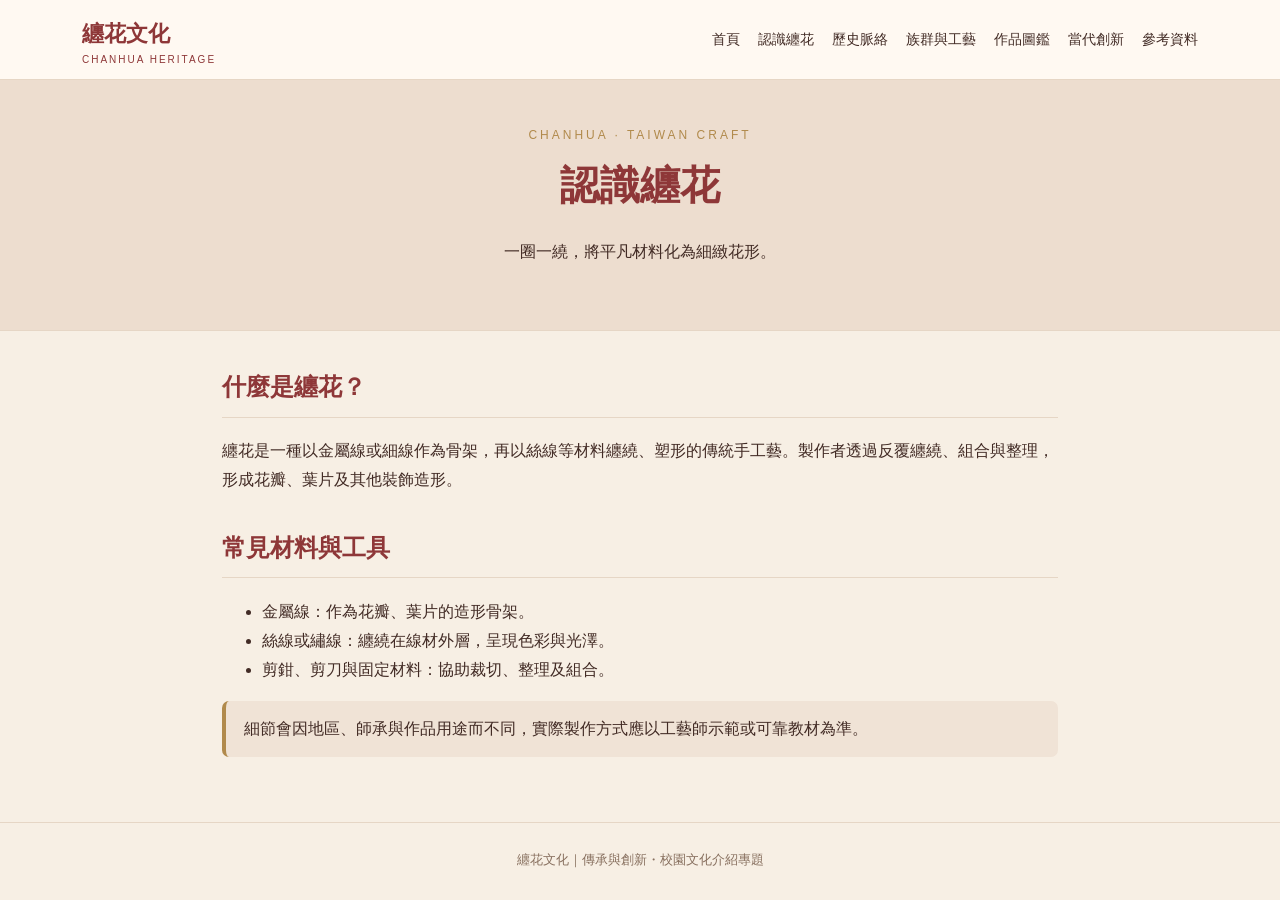
==== about.html @ 9d2ef4e2 "Add files via upload" ====
<!doctype html><html lang="zh-Hant"><meta charset="utf-8"><meta name="viewport" content="width=device-width,initial-scale=1"><title>認識纏花｜纏花文化</title><link rel="stylesheet" href="style.css"><body><header class="topbar"><div class="nav"><a class="brand" href="index.html">纏花文化<small>CHANHUA HERITAGE</small></a><nav class="links"><a href="index.html">首頁</a><a href="about.html">認識纏花</a><a href="history.html">歷史脈絡</a><a href="groups.html">族群與工藝</a><a href="gallery.html">作品圖鑑</a><a href="modern.html">當代創新</a><a href="references.html">參考資料</a></nav></div></header><header class="pagehead"><div class="kicker">CHANHUA · TAIWAN CRAFT</div><h1>認識纏花</h1><p>一圈一繞，將平凡材料化為細緻花形。</p></header><main class="content"><h2>什麼是纏花？</h2><p>纏花是一種以金屬線或細線作為骨架，再以絲線等材料纏繞、塑形的傳統手工藝。製作者透過反覆纏繞、組合與整理，形成花瓣、葉片及其他裝飾造形。</p><h2>常見材料與工具</h2><ul><li>金屬線：作為花瓣、葉片的造形骨架。</li><li>絲線或繡線：纏繞在線材外層，呈現色彩與光澤。</li><li>剪鉗、剪刀與固定材料：協助裁切、整理及組合。</li></ul><div class="note">細節會因地區、師承與作品用途而不同，實際製作方式應以工藝師示範或可靠教材為準。</div></main><footer class="footer">纏花文化｜傳承與創新・校園文化介紹專題</footer></body></html>
---- style.css ----
:root{--cream:#f7efe4;--paper:#fffaf3;--ink:#422b25;--wine:#8e3738;--gold:#b18a4c;--line:#e6d6c5}*{box-sizing:border-box}body{margin:0;background:var(--cream);color:var(--ink);font-family:"Noto Serif TC","Songti TC",serif;line-height:1.8}a{color:inherit;text-decoration:none}.topbar{position:sticky;top:0;background:#fffaf3f2;border-bottom:1px solid var(--line);z-index:2}.nav{max-width:1160px;margin:auto;padding:14px 22px;display:flex;justify-content:space-between;align-items:center;gap:20px}.brand{font-size:22px;color:var(--wine);font-weight:bold;white-space:nowrap}.brand small{display:block;font:10px Arial;letter-spacing:2px}.links{display:flex;gap:18px;flex-wrap:wrap;font-size:14px}.links a:hover{color:var(--wine)}.hero{max-width:1160px;margin:32px auto;padding:25px;display:grid;grid-template-columns:1fr 1fr;gap:32px;align-items:center;min-height:420px}.kicker{color:var(--gold);font:12px Arial;letter-spacing:3px}.hero h1{font-size:clamp(44px,6vw,72px);color:var(--wine);margin:14px 0;line-height:1.2}.hero p{font-size:18px}.hero-art{height:380px;border-radius:45% 45% 12px 12px;overflow:hidden;box-shadow:0 15px 40px #603a2520}.hero-art img{width:100%;height:100%;object-fit:cover}.btn{display:inline-block;background:var(--wine);color:white;padding:10px 24px;border-radius:30px;margin-top:12px}.wrap{max-width:1160px;margin:auto;padding:15px 24px 65px}.section-title{text-align:center;margin:20px 0 28px}.section-title h2,.content h2{color:var(--wine)}.cards{display:grid;grid-template-columns:repeat(3,1fr);gap:18px}.card{display:block;background:var(--paper);border:1px solid var(--line);border-radius:15px;padding:22px;min-height:155px;box-shadow:0 8px 24px #603a2510}.card:hover{transform:translateY(-3px)}.card .num{font:11px Arial;color:var(--gold);letter-spacing:2px}.card h3{color:var(--wine);margin:8px 0}.card p{font-size:14px;margin:0;color:#715e51}.pagehead{text-align:center;padding:48px 20px;background:#edddcf;border-bottom:1px solid var(--line)}.pagehead h1{font-size:40px;color:var(--wine);margin:8px}.content{max-width:880px;margin:35px auto 65px;padding:0 22px}.content h2{border-bottom:1px solid var(--line);padding-bottom:7px;margin-top:32px}.note{background:#f0e3d6;border-left:4px solid var(--gold);padding:14px 18px;border-radius:7px}.gallery{display:grid;grid-template-columns:1fr 1fr;gap:18px}.gallery figure{margin:0;background:var(--paper);padding:12px;border:1px solid var(--line);border-radius:12px}.gallery img{width:100%;height:220px;object-fit:cover;border-radius:8px}.footer{text-align:center;padding:25px;border-top:1px solid var(--line);font-size:13px;color:#876f5e}@media(max-width:760px){.nav{align-items:flex-start;flex-direction:column}.links{gap:11px}.hero{grid-template-columns:1fr}.hero-art{height:260px}.cards,.gallery{grid-template-columns:1fr}.pagehead h1{font-size:32px}}
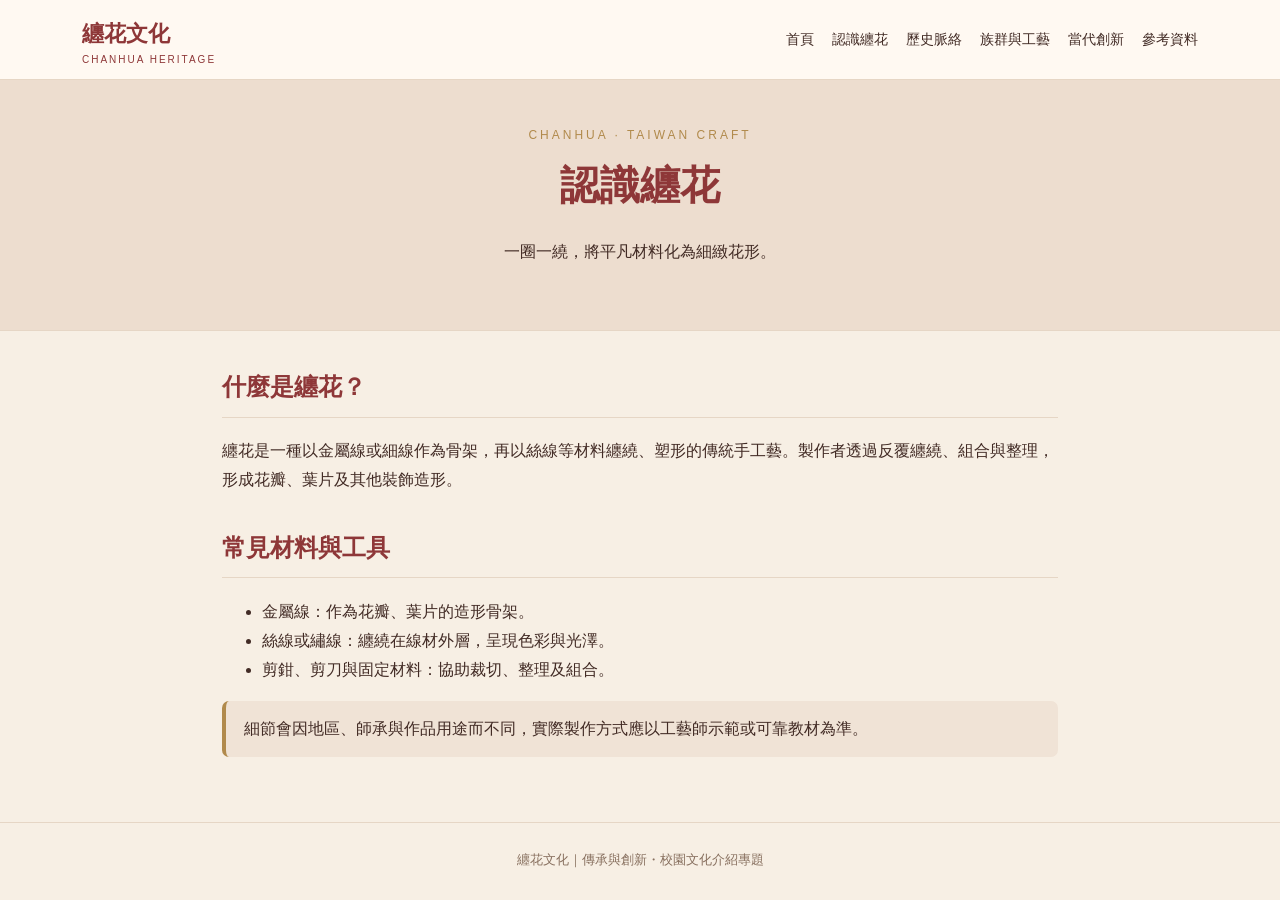
==== commit 05ea3db5: "Add files via upload" ====
--- a/about.html
+++ b/about.html
@@ -1 +1 @@
-<!doctype html><html lang="zh-Hant"><meta charset="utf-8"><meta name="viewport" content="width=device-width,initial-scale=1"><title>認識纏花｜纏花文化</title><link rel="stylesheet" href="style.css"><body><header class="topbar"><div class="nav"><a class="brand" href="index.html">纏花文化<small>CHANHUA HERITAGE</small></a><nav class="links"><a href="index.html">首頁</a><a href="about.html">認識纏花</a><a href="history.html">歷史脈絡</a><a href="groups.html">族群與工藝</a><a href="gallery.html">作品圖鑑</a><a href="modern.html">當代創新</a><a href="references.html">參考資料</a></nav></div></header><header class="pagehead"><div class="kicker">CHANHUA · TAIWAN CRAFT</div><h1>認識纏花</h1><p>一圈一繞，將平凡材料化為細緻花形。</p></header><main class="content"><h2>什麼是纏花？</h2><p>纏花是一種以金屬線或細線作為骨架，再以絲線等材料纏繞、塑形的傳統手工藝。製作者透過反覆纏繞、組合與整理，形成花瓣、葉片及其他裝飾造形。</p><h2>常見材料與工具</h2><ul><li>金屬線：作為花瓣、葉片的造形骨架。</li><li>絲線或繡線：纏繞在線材外層，呈現色彩與光澤。</li><li>剪鉗、剪刀與固定材料：協助裁切、整理及組合。</li></ul><div class="note">細節會因地區、師承與作品用途而不同，實際製作方式應以工藝師示範或可靠教材為準。</div></main><footer class="footer">纏花文化｜傳承與創新・校園文化介紹專題</footer></body></html>+<!doctype html><html lang="zh-Hant"><meta charset="utf-8"><meta name="viewport" content="width=device-width,initial-scale=1"><title>認識纏花｜纏花文化</title><link rel="stylesheet" href="style.css"><body><header class="topbar"><div class="nav"><a class="brand" href="index.html">纏花文化<small>CHANHUA HERITAGE</small></a><nav class="links"><a href="index.html">首頁</a><a href="about.html">認識纏花</a><a href="history.html">歷史脈絡</a><a href="groups.html">族群與工藝</a><a href="modern.html">當代創新</a><a href="references.html">參考資料</a></nav></div></header><header class="pagehead"><div class="kicker">CHANHUA · TAIWAN CRAFT</div><h1>認識纏花</h1><p>一圈一繞，將平凡材料化為細緻花形。</p></header><main class="content"><h2>什麼是纏花？</h2><p>纏花是一種以金屬線或細線作為骨架，再以絲線等材料纏繞、塑形的傳統手工藝。製作者透過反覆纏繞、組合與整理，形成花瓣、葉片及其他裝飾造形。</p><h2>常見材料與工具</h2><ul><li>金屬線：作為花瓣、葉片的造形骨架。</li><li>絲線或繡線：纏繞在線材外層，呈現色彩與光澤。</li><li>剪鉗、剪刀與固定材料：協助裁切、整理及組合。</li></ul><div class="note">細節會因地區、師承與作品用途而不同，實際製作方式應以工藝師示範或可靠教材為準。</div></main><footer class="footer">纏花文化｜傳承與創新・校園文化介紹專題</footer></body></html>
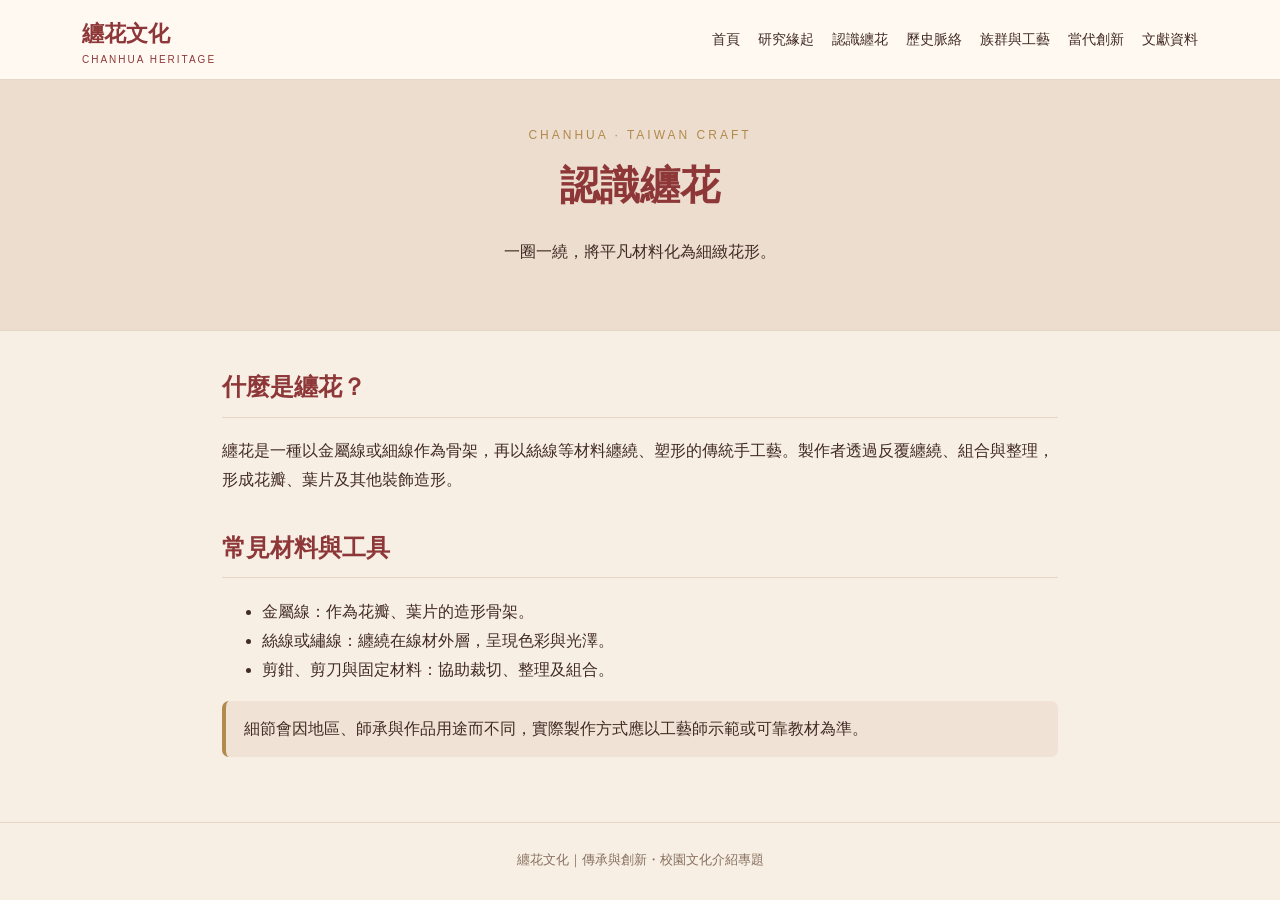
==== commit 0b69b6c8: "Add files via upload" ====
--- a/about.html
+++ b/about.html
@@ -1 +1,2 @@
-<!doctype html><html lang="zh-Hant"><meta charset="utf-8"><meta name="viewport" content="width=device-width,initial-scale=1"><title>認識纏花｜纏花文化</title><link rel="stylesheet" href="style.css"><body><header class="topbar"><div class="nav"><a class="brand" href="index.html">纏花文化<small>CHANHUA HERITAGE</small></a><nav class="links"><a href="index.html">首頁</a><a href="about.html">認識纏花</a><a href="history.html">歷史脈絡</a><a href="groups.html">族群與工藝</a><a href="modern.html">當代創新</a><a href="references.html">參考資料</a></nav></div></header><header class="pagehead"><div class="kicker">CHANHUA · TAIWAN CRAFT</div><h1>認識纏花</h1><p>一圈一繞，將平凡材料化為細緻花形。</p></header><main class="content"><h2>什麼是纏花？</h2><p>纏花是一種以金屬線或細線作為骨架，再以絲線等材料纏繞、塑形的傳統手工藝。製作者透過反覆纏繞、組合與整理，形成花瓣、葉片及其他裝飾造形。</p><h2>常見材料與工具</h2><ul><li>金屬線：作為花瓣、葉片的造形骨架。</li><li>絲線或繡線：纏繞在線材外層，呈現色彩與光澤。</li><li>剪鉗、剪刀與固定材料：協助裁切、整理及組合。</li></ul><div class="note">細節會因地區、師承與作品用途而不同，實際製作方式應以工藝師示範或可靠教材為準。</div></main><footer class="footer">纏花文化｜傳承與創新・校園文化介紹專題</footer></body></html>+<!doctype html><html lang="zh-Hant"><meta charset="utf-8"><meta name="viewport" content="width=device-width,initial-scale=1"><title>認識纏花｜纏花文化</title><link rel="stylesheet" href="style.css"><body><header class="topbar"><div class="nav"><a class="brand" href="index.html">纏花文化<small>CHANHUA HERITAGE</small></a><nav class="links"><a href="index.html">首頁</a>
+<a href="research.html">研究緣起</a><a href="about.html">認識纏花</a><a href="history.html">歷史脈絡</a><a href="groups.html">族群與工藝</a><a href="modern.html">當代創新</a><a href="references.html">文獻資料</a></nav></div></header><header class="pagehead"><div class="kicker">CHANHUA · TAIWAN CRAFT</div><h1>認識纏花</h1><p>一圈一繞，將平凡材料化為細緻花形。</p></header><main class="content"><h2>什麼是纏花？</h2><p>纏花是一種以金屬線或細線作為骨架，再以絲線等材料纏繞、塑形的傳統手工藝。製作者透過反覆纏繞、組合與整理，形成花瓣、葉片及其他裝飾造形。</p><h2>常見材料與工具</h2><ul><li>金屬線：作為花瓣、葉片的造形骨架。</li><li>絲線或繡線：纏繞在線材外層，呈現色彩與光澤。</li><li>剪鉗、剪刀與固定材料：協助裁切、整理及組合。</li></ul><div class="note">細節會因地區、師承與作品用途而不同，實際製作方式應以工藝師示範或可靠教材為準。</div></main><footer class="footer">纏花文化｜傳承與創新・校園文化介紹專題</footer></body></html>
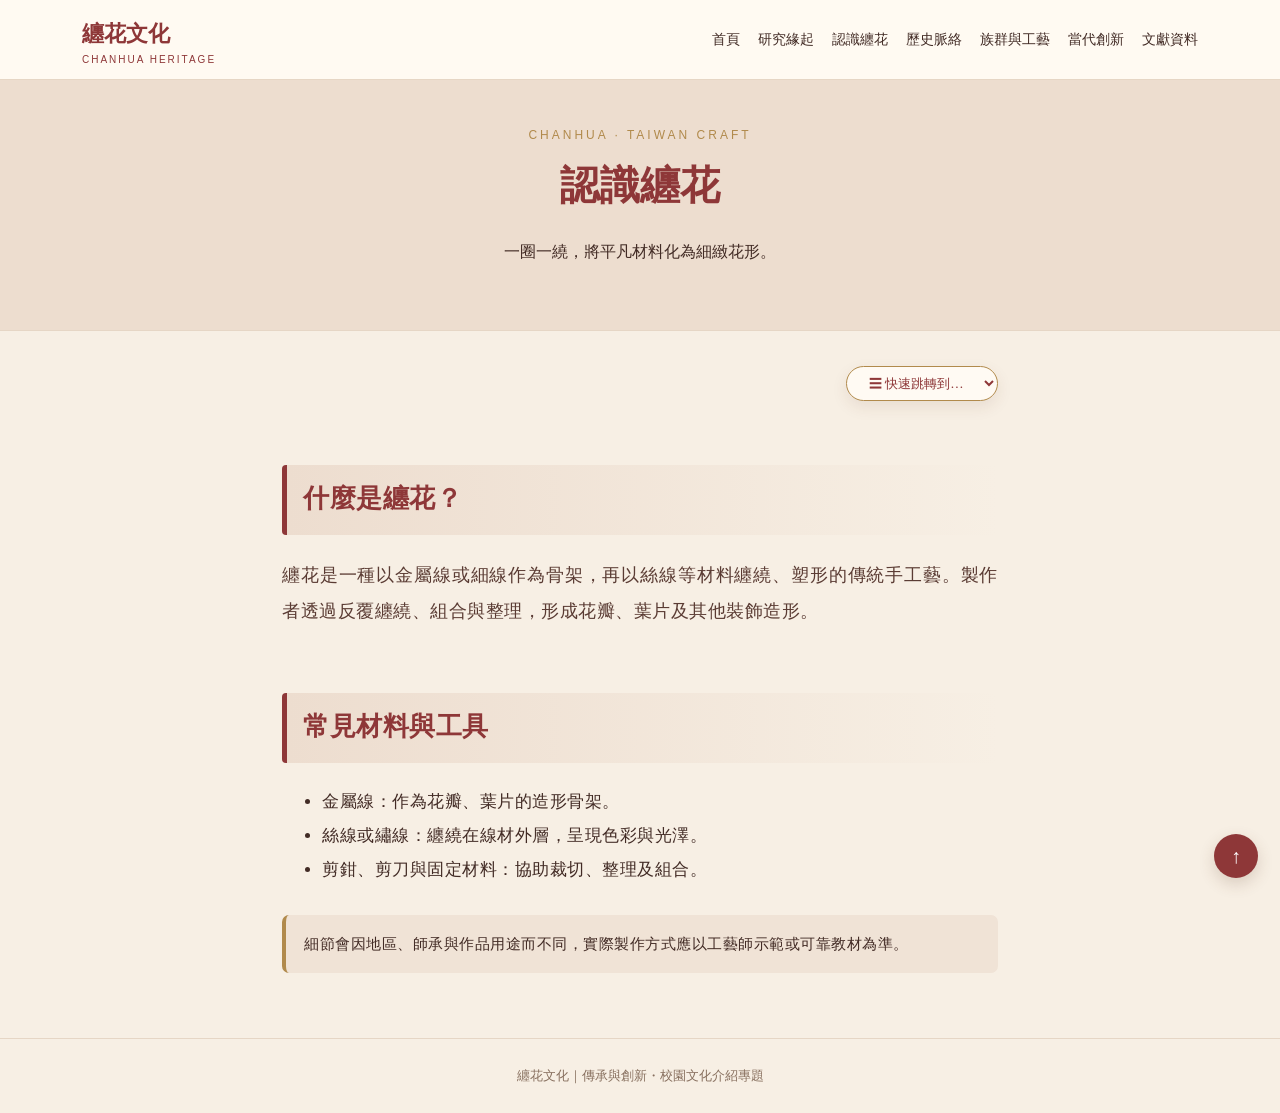
==== commit df875768: "Add files via upload" ====
--- a/about.html
+++ b/about.html
@@ -1,2 +1,3 @@
 <!doctype html><html lang="zh-Hant"><meta charset="utf-8"><meta name="viewport" content="width=device-width,initial-scale=1"><title>認識纏花｜纏花文化</title><link rel="stylesheet" href="style.css"><body><header class="topbar"><div class="nav"><a class="brand" href="index.html">纏花文化<small>CHANHUA HERITAGE</small></a><nav class="links"><a href="index.html">首頁</a>
-<a href="research.html">研究緣起</a><a href="about.html">認識纏花</a><a href="history.html">歷史脈絡</a><a href="groups.html">族群與工藝</a><a href="modern.html">當代創新</a><a href="references.html">文獻資料</a></nav></div></header><header class="pagehead"><div class="kicker">CHANHUA · TAIWAN CRAFT</div><h1>認識纏花</h1><p>一圈一繞，將平凡材料化為細緻花形。</p></header><main class="content"><h2>什麼是纏花？</h2><p>纏花是一種以金屬線或細線作為骨架，再以絲線等材料纏繞、塑形的傳統手工藝。製作者透過反覆纏繞、組合與整理，形成花瓣、葉片及其他裝飾造形。</p><h2>常見材料與工具</h2><ul><li>金屬線：作為花瓣、葉片的造形骨架。</li><li>絲線或繡線：纏繞在線材外層，呈現色彩與光澤。</li><li>剪鉗、剪刀與固定材料：協助裁切、整理及組合。</li></ul><div class="note">細節會因地區、師承與作品用途而不同，實際製作方式應以工藝師示範或可靠教材為準。</div></main><footer class="footer">纏花文化｜傳承與創新・校園文化介紹專題</footer></body></html>+<a href="research.html">研究緣起</a><a href="about.html">認識纏花</a><a href="history.html">歷史脈絡</a><a href="groups.html">族群與工藝</a><a href="modern.html">當代創新</a><a href="references.html">文獻資料</a></nav></div></header><header class="pagehead"><div class="kicker">CHANHUA · TAIWAN CRAFT</div><h1>認識纏花</h1><p>一圈一繞，將平凡材料化為細緻花形。</p></header><main class="content"><h2>什麼是纏花？</h2><p>纏花是一種以金屬線或細線作為骨架，再以絲線等材料纏繞、塑形的傳統手工藝。製作者透過反覆纏繞、組合與整理，形成花瓣、葉片及其他裝飾造形。</p><h2>常見材料與工具</h2><ul><li>金屬線：作為花瓣、葉片的造形骨架。</li><li>絲線或繡線：纏繞在線材外層，呈現色彩與光澤。</li><li>剪鉗、剪刀與固定材料：協助裁切、整理及組合。</li></ul><div class="note">細節會因地區、師承與作品用途而不同，實際製作方式應以工藝師示範或可靠教材為準。</div></main><footer class="footer">纏花文化｜傳承與創新・校園文化介紹專題</footer><script src="toc.js"></script>
+</body></html>
--- a/style.css
+++ b/style.css
@@ -1 +1,20 @@
- :root{--cream:#f7efe4;--paper:#fffaf3;--ink:#422b25;--wine:#8e3738;--gold:#b18a4c;--line:#e6d6c5}*{box-sizing:border-box}body{margin:0;background:var(--cream);color:var(--ink);font-family:"Noto Serif TC","Songti TC",serif;line-height:1.8}a{color:inherit;text-decoration:none}.topbar{position:sticky;top:0;background:#fffaf3f2;border-bottom:1px solid var(--line);z-index:2}.nav{max-width:1160px;margin:auto;padding:14px 22px;display:flex;justify-content:space-between;align-items:center;gap:20px}.brand{font-size:22px;color:var(--wine);font-weight:bold;white-space:nowrap}.brand small{display:block;font:10px Arial;letter-spacing:2px}.links{display:flex;gap:18px;flex-wrap:wrap;font-size:14px}.links a:hover{color:var(--wine)}.hero{max-width:1160px;margin:32px auto;padding:25px;display:grid;grid-template-columns:1fr 1fr;gap:32px;align-items:center;min-height:420px}.kicker{color:var(--gold);font:12px Arial;letter-spacing:3px}.hero h1{font-size:clamp(44px,6vw,72px);color:var(--wine);margin:14px 0;line-height:1.2}.hero p{font-size:18px}.hero-art{height:380px;border-radius:45% 45% 12px 12px;overflow:hidden;box-shadow:0 15px 40px #603a2520}.hero-art img{width:100%;height:100%;object-fit:cover}.btn{display:inline-block;background:var(--wine);color:white;padding:10px 24px;border-radius:30px;margin-top:12px}.wrap{max-width:1160px;margin:auto;padding:15px 24px 65px}.section-title{text-align:center;margin:20px 0 28px}.section-title h2,.content h2{color:var(--wine)}.cards{display:grid;grid-template-columns:repeat(3,1fr);gap:18px}.card{display:block;background:var(--paper);border:1px solid var(--line);border-radius:15px;padding:22px;min-height:155px;box-shadow:0 8px 24px #603a2510}.card:hover{transform:translateY(-3px)}.card .num{font:11px Arial;color:var(--gold);letter-spacing:2px}.card h3{color:var(--wine);margin:8px 0}.card p{font-size:14px;margin:0;color:#715e51}.pagehead{text-align:center;padding:48px 20px;background:#edddcf;border-bottom:1px solid var(--line)}.pagehead h1{font-size:40px;color:var(--wine);margin:8px}.content{max-width:880px;margin:35px auto 65px;padding:0 22px}.content h2{border-bottom:1px solid var(--line);padding-bottom:7px;margin-top:32px}.note{background:#f0e3d6;border-left:4px solid var(--gold);padding:14px 18px;border-radius:7px}.gallery{display:grid;grid-template-columns:1fr 1fr;gap:18px}.gallery figure{margin:0;background:var(--paper);padding:12px;border:1px solid var(--line);border-radius:12px}.gallery img{width:100%;height:220px;object-fit:cover;border-radius:8px}.footer{text-align:center;padding:25px;border-top:1px solid var(--line);font-size:13px;color:#876f5e}@media(max-width:760px){.nav{align-items:flex-start;flex-direction:column}.links{gap:11px}.hero{grid-template-columns:1fr}.hero-art{height:260px}.cards,.gallery{grid-template-columns:1fr}.pagehead h1{font-size:32px}}+ :root{--cream:#f7efe4;--paper:#fffaf3;--ink:#422b25;--wine:#8e3738;--gold:#b18a4c;--line:#e6d6c5}*{box-sizing:border-box}body{margin:0;background:var(--cream);color:var(--ink);font-family:"Noto Serif TC","Songti TC",serif;line-height:1.8}a{color:inherit;text-decoration:none}.topbar{position:sticky;top:0;background:#fffaf3f2;border-bottom:1px solid var(--line);z-index:2}.nav{max-width:1160px;margin:auto;padding:14px 22px;display:flex;justify-content:space-between;align-items:center;gap:20px}.brand{font-size:22px;color:var(--wine);font-weight:bold;white-space:nowrap}.brand small{display:block;font:10px Arial;letter-spacing:2px}.links{display:flex;gap:18px;flex-wrap:wrap;font-size:14px}.links a:hover{color:var(--wine)}.hero{max-width:1160px;margin:32px auto;padding:25px;display:grid;grid-template-columns:1fr 1fr;gap:32px;align-items:center;min-height:420px}.kicker{color:var(--gold);font:12px Arial;letter-spacing:3px}.hero h1{font-size:clamp(44px,6vw,72px);color:var(--wine);margin:14px 0;line-height:1.2}.hero p{font-size:18px}.hero-art{height:380px;border-radius:45% 45% 12px 12px;overflow:hidden;box-shadow:0 15px 40px #603a2520}.hero-art img{width:100%;height:100%;object-fit:cover}.btn{display:inline-block;background:var(--wine);color:white;padding:10px 24px;border-radius:30px;margin-top:12px}.wrap{max-width:1160px;margin:auto;padding:15px 24px 65px}.section-title{text-align:center;margin:20px 0 28px}.section-title h2,.content h2{color:var(--wine)}.cards{display:grid;grid-template-columns:repeat(3,1fr);gap:18px}.card{display:block;background:var(--paper);border:1px solid var(--line);border-radius:15px;padding:22px;min-height:155px;box-shadow:0 8px 24px #603a2510}.card:hover{transform:translateY(-3px)}.card .num{font:11px Arial;color:var(--gold);letter-spacing:2px}.card h3{color:var(--wine);margin:8px 0}.card p{font-size:14px;margin:0;color:#715e51}.pagehead{text-align:center;padding:48px 20px;background:#edddcf;border-bottom:1px solid var(--line)}.pagehead h1{font-size:40px;color:var(--wine);margin:8px}.content{max-width:880px;margin:35px auto 65px;padding:0 22px}.content h2{border-bottom:1px solid var(--line);padding-bottom:7px;margin-top:32px}.note{background:#f0e3d6;border-left:4px solid var(--gold);padding:14px 18px;border-radius:7px}.gallery{display:grid;grid-template-columns:1fr 1fr;gap:18px}.gallery figure{margin:0;background:var(--paper);padding:12px;border:1px solid var(--line);border-radius:12px}.gallery img{width:100%;height:220px;object-fit:cover;border-radius:8px}.footer{text-align:center;padding:25px;border-top:1px solid var(--line);font-size:13px;color:#876f5e}@media(max-width:760px){.nav{align-items:flex-start;flex-direction:column}.links{gap:11px}.hero{grid-template-columns:1fr}.hero-art{height:260px}.cards,.gallery{grid-template-columns:1fr}.pagehead h1{font-size:32px}}
+/* ===== 閱讀舒適版面（只加樣式，不改文字） ===== */
+.content{max-width:760px;font-size:17px;line-height:2;letter-spacing:.03em}
+.content p{margin:0 0 1.3em;text-align:justify}
+.content h2{font-size:26px;margin:64px 0 22px;padding:0 0 10px 16px;border-bottom:none;border-left:5px solid var(--wine);background:linear-gradient(90deg,#edddcf,transparent);border-radius:4px;padding-top:8px}
+.content h2:first-child{margin-top:10px}
+.content h3{color:var(--wine);font-size:19px;margin:36px 0 12px;padding-left:12px;border-left:3px solid var(--gold)}
+.content h2+p{font-size:18px;color:#5a3b33}
+.content h3+p{background:var(--paper);border:1px solid var(--line);border-radius:12px;padding:18px 22px;box-shadow:0 6px 18px #603a250d}
+.content .note{margin:28px 0;font-size:15px}
+.content a{color:var(--wine);border-bottom:1px solid var(--gold)}
+@media(max-width:760px){.content{font-size:16px}.content h2{font-size:22px;margin-top:48px}.content p{text-align:left}}
+
+/* ===== 快速跳轉選單 ===== */
+html{scroll-behavior:smooth}
+.content h2,.content h3{scroll-margin-top:130px}
+.toc-jump{position:sticky;top:78px;z-index:1;margin:0 0 20px;text-align:right}
+.toc-jump select{font:15px inherit;font-family:inherit;color:var(--wine);background:var(--paper);border:1px solid var(--gold);border-radius:30px;padding:8px 18px;max-width:100%;box-shadow:0 6px 16px #603a2518;cursor:pointer}
+.to-top{position:fixed;right:22px;bottom:22px;width:44px;height:44px;line-height:44px;text-align:center;border-radius:50%;background:var(--wine);color:#fff!important;font-size:20px;box-shadow:0 6px 16px #603a2530;border:none!important}
+@media(max-width:760px){.toc-jump{top:120px}.content h2,.content h3{scroll-margin-top:180px}}
